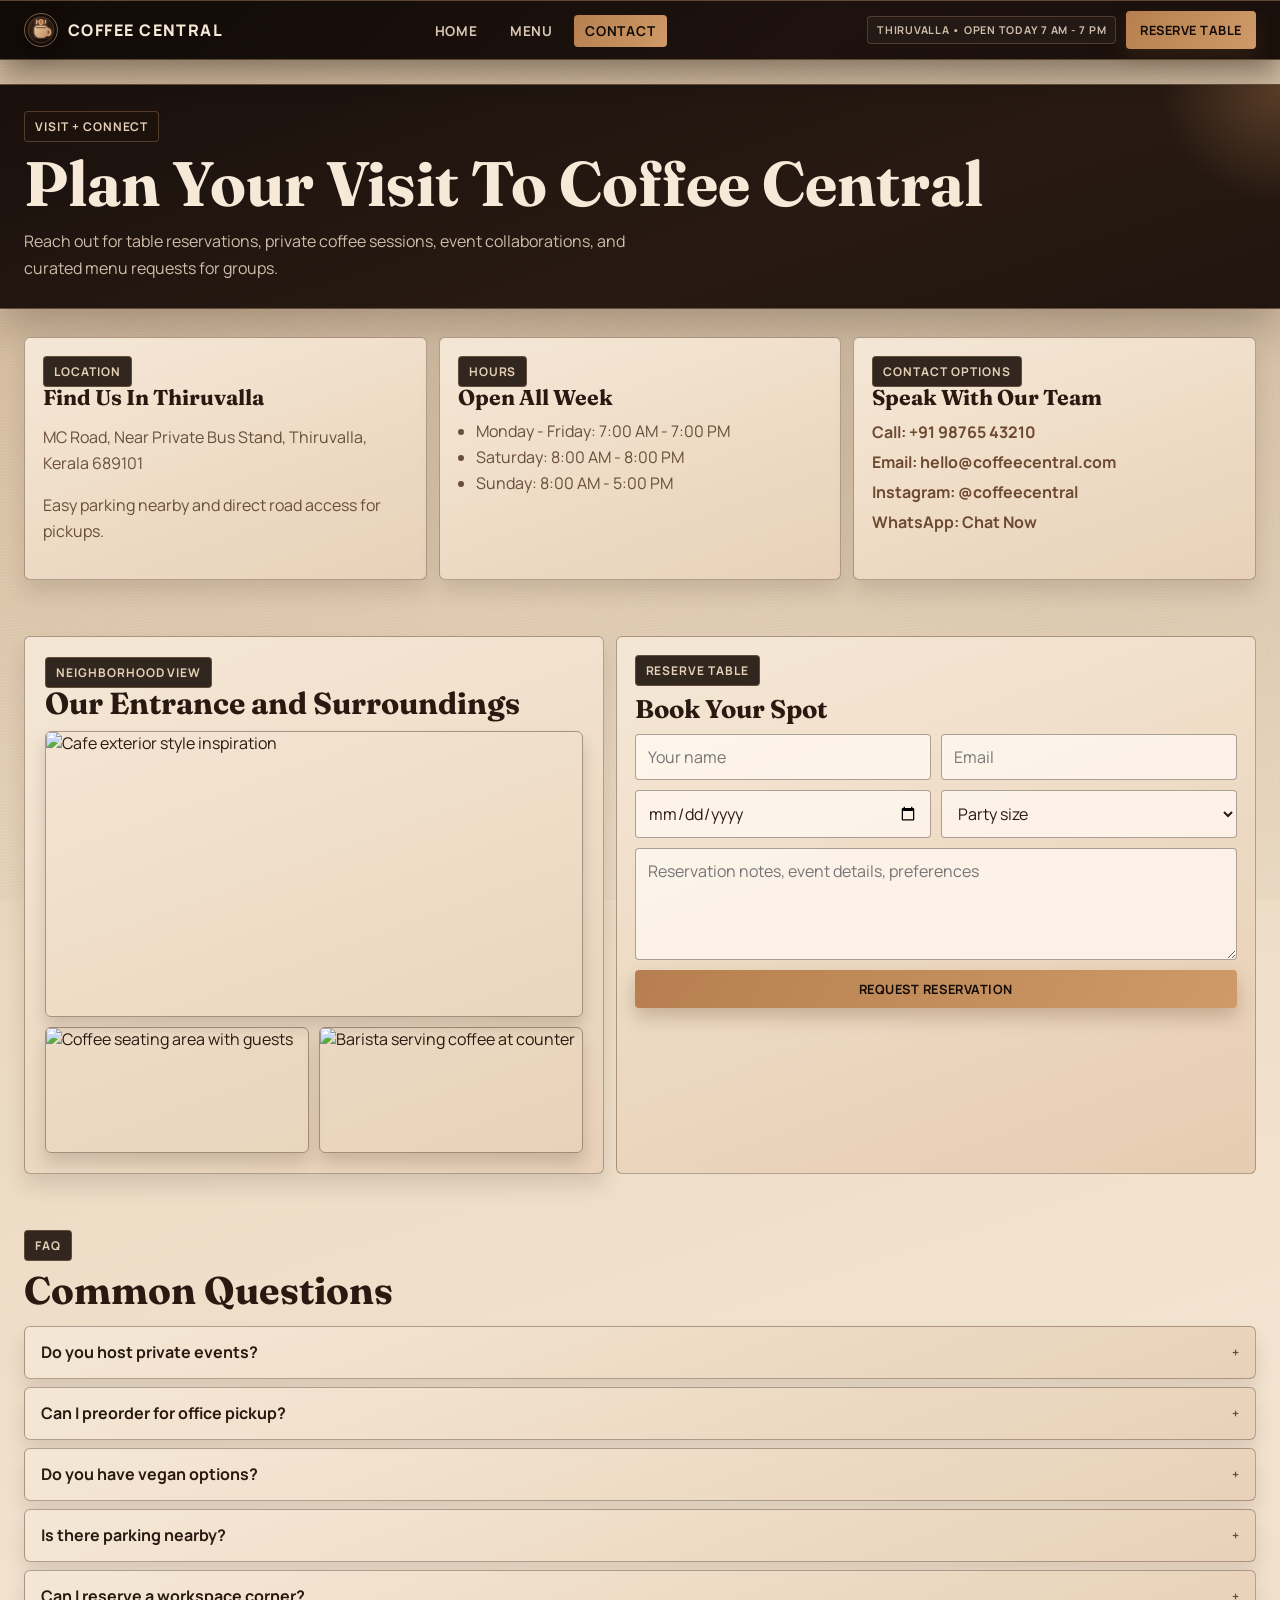
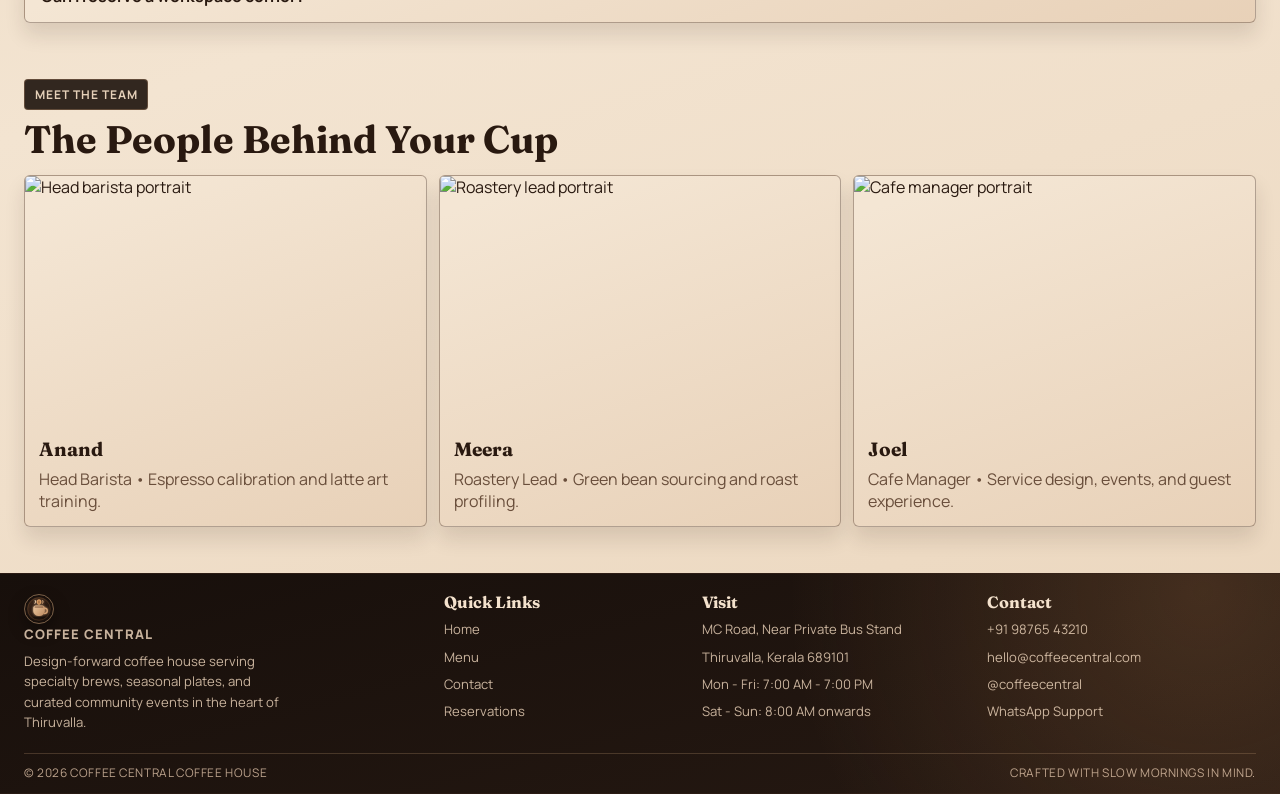
==== contact.html @ bed0f674 "Add files via upload" ====
<!DOCTYPE html>
<html lang="en">
  <head>
    <meta charset="UTF-8" />
    <meta name="viewport" content="width=device-width, initial-scale=1.0" />
    <title>Coffee Central | Contact</title>
    <meta
      name="description"
      content="Contact Coffee Central in Thiruvalla for reservations, private events, and specialty coffee support."
    />
    <link rel="preconnect" href="https://fonts.googleapis.com" />
    <link rel="preconnect" href="https://fonts.gstatic.com" crossorigin />
    <link
      href="https://fonts.googleapis.com/css2?family=Fraunces:opsz,wght@9..144,300;9..144,400;9..144,600;9..144,700&family=Manrope:wght@400;500;600;700;800&display=swap"
      rel="stylesheet"
    />
    <link rel="stylesheet" href="styles.css" />
  </head>
  <body>
    <div class="grain"></div>
    <div class="page">
      <div class="nav-wrap">
        <nav>
          <a class="brand" href="index.html">
            <img class="logo-mark" src="logo-coffee-central.svg" alt="Coffee Central logo" />
            <span>COFFEE CENTRAL</span>
          </a>
          <ul>
            <li><a class="nav-link" href="index.html">Home</a></li>
            <li><a class="nav-link" href="menu.html">Menu</a></li>
            <li><a class="nav-link" href="contact.html">Contact</a></li>
          </ul>
          <div class="nav-right">
            <p class="nav-meta">Thiruvalla • Open Today 7 AM - 7 PM</p>
            <a class="btn primary" href="#reserve">Reserve Table</a>
          </div>
        </nav>
      </div>

      <main>
        <section class="page-hero reveal">
          <span class="kicker">Visit + Connect</span>
          <h1>Plan Your Visit To Coffee Central</h1>
          <p>
            Reach out for table reservations, private coffee sessions, event collaborations,
            and curated menu requests for groups.
          </p>
        </section>

        <section class="section info-grid reveal">
          <article class="info-card tilt-card">
            <span class="kicker">Location</span>
            <h3>Find Us In Thiruvalla</h3>
            <p>MC Road, Near Private Bus Stand, Thiruvalla, Kerala 689101</p>
            <p>Easy parking nearby and direct road access for pickups.</p>
          </article>

          <article class="info-card tilt-card">
            <span class="kicker">Hours</span>
            <h3>Open All Week</h3>
            <ul>
              <li>Monday - Friday: 7:00 AM - 7:00 PM</li>
              <li>Saturday: 8:00 AM - 8:00 PM</li>
              <li>Sunday: 8:00 AM - 5:00 PM</li>
            </ul>
          </article>

          <article class="info-card tilt-card">
            <span class="kicker">Contact Options</span>
            <h3>Speak With Our Team</h3>
            <div class="contact-list">
              <a href="tel:+919876543210">Call: +91 98765 43210</a>
              <a href="mailto:hello@coffeecentral.com">Email: hello@coffeecentral.com</a>
              <a href="https://instagram.com/coffeecentral" target="_blank" rel="noopener noreferrer">Instagram: @coffeecentral</a>
              <a href="https://wa.me/919876543210" target="_blank" rel="noopener noreferrer">WhatsApp: Chat Now</a>
            </div>
          </article>
        </section>

        <section class="section split reveal">
          <article class="story-card">
            <span class="kicker">Neighborhood View</span>
            <h3>Our Entrance and Surroundings</h3>
            <div class="contact-visual">
              <figure class="contact-main-photo">
                <img src="https://images.unsplash.com/photo-1521017432531-fbd92d768814?auto=format&fit=crop&w=1400&q=80" alt="Cafe exterior style inspiration" />
              </figure>
              <div class="contact-subgrid">
                <figure class="contact-sub-photo">
                  <img src="https://images.unsplash.com/photo-1514933651103-005eec06c04b?auto=format&fit=crop&w=1000&q=80" alt="Coffee seating area with guests" />
                </figure>
                <figure class="contact-sub-photo">
                  <img src="https://images.unsplash.com/photo-1521302200778-33500795e128?auto=format&fit=crop&w=1000&q=80" alt="Barista serving coffee at counter" />
                </figure>
              </div>
            </div>
          </article>
          <article class="form-wrap" id="reserve">
            <span class="kicker">Reserve Table</span>
            <h3 style="margin:10px 0 12px; font-size:1.6rem;">Book Your Spot</h3>
            <form>
              <input type="text" name="name" placeholder="Your name" required />
              <input type="email" name="email" placeholder="Email" required />
              <input type="date" name="date" required />
              <select name="party" required>
                <option value="" selected disabled>Party size</option>
                <option>1-2 Guests</option>
                <option>3-4 Guests</option>
                <option>5-8 Guests</option>
                <option>9+ Guests</option>
              </select>
              <textarea name="notes" rows="4" placeholder="Reservation notes, event details, preferences"></textarea>
              <button class="btn primary full" type="submit">Request Reservation</button>
            </form>
          </article>
        </section>

        <section class="section reveal">
          <div class="section-head">
            <span class="kicker">FAQ</span>
            <h2>Common Questions</h2>
          </div>
          <div class="faq-list">
            <article class="faq-item">
              <button class="faq-trigger" aria-expanded="false">Do you host private events?<span>+</span></button>
              <div class="faq-content"><p>Yes. We host birthdays, creative meets, and corporate sessions with custom coffee counters and food plans.</p></div>
            </article>
            <article class="faq-item">
              <button class="faq-trigger" aria-expanded="false">Can I preorder for office pickup?<span>+</span></button>
              <div class="faq-content"><p>Absolutely. Contact us before 10:00 AM for same-day large office orders and we will prepare your pickup slot.</p></div>
            </article>
            <article class="faq-item">
              <button class="faq-trigger" aria-expanded="false">Do you have vegan options?<span>+</span></button>
              <div class="faq-content"><p>Yes, we offer oat and almond milk options, vegan pastry selections, and plant-based breakfast bowls.</p></div>
            </article>
            <article class="faq-item">
              <button class="faq-trigger" aria-expanded="false">Is there parking nearby?<span>+</span></button>
              <div class="faq-content"><p>Yes. Dedicated parking lots and roadside parking are available within a short walking distance.</p></div>
            </article>
            <article class="faq-item">
              <button class="faq-trigger" aria-expanded="false">Can I reserve a workspace corner?<span>+</span></button>
              <div class="faq-content"><p>Yes, mention your requirement in reservation notes and we will prioritize seating in quieter zones.</p></div>
            </article>
          </div>
        </section>

        <section class="section reveal">
          <div class="section-head">
            <span class="kicker">Meet The Team</span>
            <h2>The People Behind Your Cup</h2>
          </div>
          <div class="team-grid">
            <article class="team-card tilt-card">
              <img src="https://images.unsplash.com/photo-1573497019940-1c28c88b4f3e?auto=format&fit=crop&w=900&q=80" alt="Head barista portrait" />
              <div class="content"><h4>Anand</h4><p>Head Barista • Espresso calibration and latte art training.</p></div>
            </article>
            <article class="team-card tilt-card">
              <img src="https://images.unsplash.com/photo-1521572267360-ee0c2909d518?auto=format&fit=crop&w=900&q=80" alt="Roastery lead portrait" />
              <div class="content"><h4>Meera</h4><p>Roastery Lead • Green bean sourcing and roast profiling.</p></div>
            </article>
            <article class="team-card tilt-card">
              <img src="https://images.unsplash.com/photo-1560250097-0b93528c311a?auto=format&fit=crop&w=900&q=80" alt="Cafe manager portrait" />
              <div class="content"><h4>Joel</h4><p>Cafe Manager • Service design, events, and guest experience.</p></div>
            </article>
          </div>
        </section>
      </main>

      <footer class="site-footer">
        <div class="footer-grid">
          <div class="footer-col footer-brand-col">
            <a class="footer-brand" href="index.html">
              <img class="logo-mark" src="logo-coffee-central.svg" alt="Coffee Central logo" />
              <span>COFFEE CENTRAL</span>
            </a>
            <p>
              Design-forward coffee house serving specialty brews, seasonal plates, and curated
              community events in the heart of Thiruvalla.
            </p>
          </div>
          <div class="footer-col">
            <h4>Quick Links</h4>
            <a href="index.html">Home</a>
            <a href="menu.html">Menu</a>
            <a href="contact.html">Contact</a>
            <a href="contact.html#reserve">Reservations</a>
          </div>
          <div class="footer-col">
            <h4>Visit</h4>
            <p>MC Road, Near Private Bus Stand</p>
            <p>Thiruvalla, Kerala 689101</p>
            <p>Mon - Fri: 7:00 AM - 7:00 PM</p>
            <p>Sat - Sun: 8:00 AM onwards</p>
          </div>
          <div class="footer-col">
            <h4>Contact</h4>
            <a href="tel:+919876543210">+91 98765 43210</a>
            <a href="mailto:hello@coffeecentral.com">hello@coffeecentral.com</a>
            <a href="https://instagram.com/coffeecentral" target="_blank" rel="noopener noreferrer">@coffeecentral</a>
            <a href="https://wa.me/919876543210" target="_blank" rel="noopener noreferrer">WhatsApp Support</a>
          </div>
        </div>
        <div class="footer-bottom">
          <p>© 2026 Coffee Central Coffee House</p>
          <p>Crafted with slow mornings in mind.</p>
        </div>
      </footer>
    </div>
    <script src="script.js"></script>
  </body>
</html>
---- styles.css ----
:root {
  --paper: #e3ceb2;
  --paper-soft: #f3e4d1;
  --paper-deep: #cfb18f;
  --choco-900: #120b08;
  --choco-800: #1d130f;
  --choco-700: #2c1c14;
  --coffee-600: #6e4931;
  --coffee-500: #8b5d3f;
  --gold-500: #b77f4f;
  --gold-400: #cf9a67;
  --ink: #291910;
  --ink-soft: #694e3b;
  --cream-ink: #f6e9d8;
  --line: rgba(58, 37, 25, 0.36);
  --line-soft: rgba(196, 154, 116, 0.32);
  --shadow: 0 20px 42px rgba(22, 12, 8, 0.24);
  --radius-lg: 8px;
  --radius-md: 6px;
  --radius-sm: 4px;
}

* {
  box-sizing: border-box;
}

html {
  scroll-behavior: smooth;
}

body {
  margin: 0;
  font-family: "Manrope", sans-serif;
  color: var(--ink);
  background:
    radial-gradient(circle at 12% 8%, rgba(154, 110, 75, 0.2) 0, transparent 32%),
    radial-gradient(circle at 86% 10%, rgba(124, 82, 50, 0.18) 0, transparent 30%),
    linear-gradient(162deg, var(--paper) 10%, var(--paper-soft) 62%, #ead5bc 100%);
  min-height: 100vh;
  min-width: 1240px;
  overflow-x: hidden;
}

img {
  max-width: 100%;
  display: block;
}

.grain {
  position: fixed;
  inset: 0;
  opacity: 0.05;
  pointer-events: none;
  background-image: repeating-radial-gradient(
    circle at 0 0,
    transparent 0,
    rgba(45, 29, 20, 0.7) 1px,
    transparent 3px
  );
  background-size: 128px 128px;
  z-index: 0;
}

.page {
  position: relative;
  z-index: 1;
}

.nav-wrap {
  position: relative;
  top: 0;
  z-index: 25;
  padding: 0;
}

nav {
  width: 100%;
  max-width: none;
  margin: 0;
  background:
    linear-gradient(140deg, #120b08 6%, #1d120d 62%, #1a100b 100%);
  border: 1px solid rgba(211, 170, 130, 0.37);
  border-radius: 0;
  border-left: 0;
  border-right: 0;
  padding: 10px 24px;
  display: flex;
  align-items: center;
  justify-content: space-between;
  gap: 12px;
  box-shadow: 0 12px 28px rgba(11, 6, 5, 0.4);
}

.brand {
  display: flex;
  align-items: center;
  gap: 10px;
  font-weight: 800;
  letter-spacing: 0.09em;
  color: var(--cream-ink);
  text-decoration: none;
  white-space: nowrap;
}

.logo-mark {
  width: 34px;
  height: 34px;
  border-radius: 50%;
  border: 1px solid rgba(220, 176, 132, 0.5);
  box-shadow: 0 7px 16px rgba(0, 0, 0, 0.34);
}

nav ul {
  margin: 0;
  padding: 0;
  list-style: none;
  display: flex;
  gap: 10px;
  align-items: center;
}

.nav-right {
  display: flex;
  align-items: center;
  gap: 10px;
}

.nav-meta {
  margin: 0;
  padding: 6px 9px;
  border-radius: var(--radius-sm);
  border: 1px solid rgba(205, 162, 123, 0.26);
  background: rgba(255, 255, 255, 0.04);
  color: rgba(241, 221, 200, 0.84);
  font-size: 0.67rem;
  text-transform: uppercase;
  letter-spacing: 0.07em;
  font-weight: 700;
  white-space: nowrap;
}

.nav-link {
  text-decoration: none;
  color: rgba(244, 226, 206, 0.88);
  font-weight: 700;
  font-size: 0.85rem;
  border-radius: var(--radius-sm);
  padding: 7px 11px;
  text-transform: uppercase;
  letter-spacing: 0.06em;
  transition: color 0.25s ease, background-color 0.25s ease;
}

.nav-link:hover {
  color: var(--gold-400);
}

.nav-link.active {
  color: var(--choco-900);
  background: linear-gradient(120deg, var(--gold-500), var(--gold-400));
}

.btn {
  border: 0;
  border-radius: var(--radius-sm);
  padding: 10px 14px;
  font-weight: 700;
  font-family: inherit;
  cursor: pointer;
  transition: transform 0.25s ease, box-shadow 0.25s ease;
  text-decoration: none;
  display: inline-flex;
  align-items: center;
  justify-content: center;
  text-transform: uppercase;
  letter-spacing: 0.04em;
  font-size: 0.8rem;
}

.btn.primary {
  background: linear-gradient(120deg, var(--gold-500), var(--gold-400));
  color: var(--choco-900);
  box-shadow: 0 9px 18px rgba(102, 67, 39, 0.28);
}

.btn.ghost {
  background: transparent;
  color: var(--ink);
  border: 1px solid var(--line);
}

.btn:hover {
  transform: translateY(-2px);
}

main {
  display: block;
}

.section {
  max-width: none;
  margin: 0;
  padding: 28px 24px;
}

.section-head {
  margin-bottom: 16px;
}

.kicker {
  display: inline-flex;
  align-items: center;
  gap: 8px;
  padding: 6px 10px;
  border-radius: var(--radius-sm);
  border: 1px solid var(--line-soft);
  background: rgba(29, 18, 12, 0.9);
  color: rgba(244, 222, 198, 0.92);
  font-size: 0.75rem;
  text-transform: uppercase;
  letter-spacing: 0.08em;
  font-weight: 700;
}

h1,
h2,
h3,
h4 {
  font-family: "Fraunces", serif;
  line-height: 1.02;
  margin: 0;
}

h2 {
  font-size: clamp(1.8rem, 3vw, 3rem);
  margin-top: 10px;
}

.lead {
  margin-top: 10px;
  max-width: 62ch;
  line-height: 1.72;
  color: var(--ink-soft);
}

.hero {
  max-width: none;
  width: 100%;
  margin: 24px 0 0;
  padding: 0 24px;
  display: grid;
  grid-template-columns: 1.05fr 0.95fr;
  gap: 0;
}

.hero-copy {
  background: linear-gradient(165deg, #120b08 8%, #231711 66%, #19100b 100%);
  border: 1px solid rgba(208, 162, 123, 0.35);
  border-right: 0;
  border-radius: var(--radius-lg) 0 0 var(--radius-lg);
  padding: 36px 30px;
  color: var(--cream-ink);
  position: relative;
  overflow: hidden;
  box-shadow: var(--shadow);
}

.hero-copy::after {
  content: "";
  position: absolute;
  width: 260px;
  height: 260px;
  border-radius: 50%;
  right: -130px;
  top: -110px;
  background: radial-gradient(circle, rgba(189, 126, 77, 0.26), transparent 66%);
}

.hero-copy h1 {
  font-size: clamp(2.3rem, 4.8vw, 4.8rem);
  max-width: 12ch;
}

.hero-copy p {
  margin-top: 14px;
  line-height: 1.74;
  max-width: 46ch;
  color: rgba(244, 226, 205, 0.84);
}

.hero-cta {
  margin-top: 20px;
  display: flex;
  gap: 10px;
  flex-wrap: wrap;
}

.metrics {
  margin-top: 24px;
  display: flex;
  gap: 10px;
  flex-wrap: wrap;
}

.metric {
  min-width: 116px;
  padding: 10px 11px;
  border-radius: var(--radius-sm);
  border: 1px solid rgba(208, 162, 123, 0.26);
  background: rgba(255, 255, 255, 0.04);
  font-size: 0.78rem;
  text-transform: uppercase;
  letter-spacing: 0.05em;
  color: rgba(244, 224, 202, 0.85);
}

.metric strong {
  display: block;
  font-size: 1.2rem;
  color: var(--gold-400);
}

.hero-visual {
  border-radius: 0 var(--radius-lg) var(--radius-lg) 0;
  border: 1px solid var(--line);
  background:
    radial-gradient(circle at 84% 11%, rgba(190, 142, 98, 0.3), transparent 36%),
    linear-gradient(155deg, #ecdcc8 0%, #cfb08d 100%);
  min-height: 540px;
  position: relative;
  overflow: hidden;
  box-shadow: var(--shadow);
}

.hero-photo-stack {
  position: absolute;
  inset: 0;
  padding: 22px;
}

.photo-frame {
  position: absolute;
  border: 3px solid #20140f;
  background: #fff6ea;
  box-shadow: 0 10px 18px rgba(0, 0, 0, 0.24);
  overflow: hidden;
}

.photo-frame img {
  width: 100%;
  height: 100%;
  object-fit: cover;
  animation: slow-zoom 11s ease-in-out infinite alternate;
}

.photo-frame.large {
  width: 68%;
  height: 66%;
  right: 24px;
  bottom: 20px;
}

.photo-frame.top {
  width: 34%;
  height: 30%;
  left: 24px;
  top: 24px;
  transform: rotate(-4deg);
}

.photo-frame.mid {
  width: 32%;
  height: 28%;
  left: 56px;
  top: 46%;
  transform: rotate(4deg);
}

.floating-badge {
  position: absolute;
  right: 18px;
  top: 18px;
  padding: 8px 10px;
  border-radius: var(--radius-sm);
  background: rgba(27, 17, 11, 0.92);
  color: rgba(245, 227, 206, 0.94);
  border: 1px solid rgba(208, 162, 123, 0.45);
  font-size: 0.72rem;
  text-transform: uppercase;
  letter-spacing: 0.08em;
  animation: float-y 4.6s ease-in-out infinite;
}

.floating-badge.alt {
  top: auto;
  bottom: 18px;
  left: 18px;
  right: auto;
  animation-delay: 1.4s;
}

@keyframes slow-zoom {
  0% {
    transform: scale(1.02);
  }
  100% {
    transform: scale(1.12);
  }
}

@keyframes float-y {
  0%,
  100% {
    transform: translateY(0);
  }
  50% {
    transform: translateY(-8px);
  }
}

.ticker {
  width: 100%;
  max-width: none;
  margin: 10px 0 0;
  border: 1px solid rgba(67, 42, 29, 0.5);
  background: #1e130e;
  overflow: hidden;
}

.ticker-track {
  display: flex;
  width: max-content;
  animation: ticker 26s linear infinite;
}

.ticker span {
  font-size: 0.78rem;
  letter-spacing: 0.14em;
  text-transform: uppercase;
  padding: 12px 24px;
  color: rgba(236, 208, 179, 0.9);
  font-weight: 700;
}

@keyframes ticker {
  to {
    transform: translateX(-50%);
  }
}

.feature-grid {
  display: grid;
  grid-template-columns: repeat(3, minmax(0, 1fr));
  gap: 12px;
}

.feature-card,
.menu-card,
.info-card,
.story-card,
.team-card,
.gallery-card,
.event-card,
.process-step,
.testimonial,
.faq-item {
  border: 1px solid var(--line);
  border-radius: var(--radius-md);
  background: linear-gradient(160deg, #f4e6d4 8%, #e8d1b8 100%);
  box-shadow: 0 12px 20px rgba(41, 25, 16, 0.12);
}

.feature-card {
  overflow: hidden;
}

.feature-card img {
  width: 100%;
  height: 210px;
  object-fit: cover;
}

.feature-card .content {
  padding: 16px;
}

.feature-card h3 {
  font-size: 1.35rem;
  margin-bottom: 8px;
}

.feature-card p {
  margin: 0;
  line-height: 1.62;
  color: var(--ink-soft);
}

.split {
  display: grid;
  grid-template-columns: 0.95fr 1.05fr;
  gap: 12px;
}

.story-card {
  padding: 20px;
}

.contact-visual {
  margin-top: 12px;
  display: grid;
  gap: 10px;
}

.contact-main-photo,
.contact-sub-photo {
  margin: 0;
  border: 1px solid rgba(58, 37, 25, 0.4);
  border-radius: var(--radius-md);
  overflow: hidden;
  box-shadow: 0 10px 16px rgba(36, 21, 14, 0.16);
}

.contact-main-photo {
  height: 286px;
}

.contact-main-photo img {
  width: 100%;
  height: 100%;
  object-fit: cover;
  object-position: center;
}

.contact-subgrid {
  display: grid;
  grid-template-columns: 1fr 1fr;
  gap: 10px;
}

.contact-sub-photo {
  height: 126px;
}

.contact-sub-photo img {
  width: 100%;
  height: 100%;
  object-fit: cover;
  object-position: center;
}

.story-card.dark {
  background: linear-gradient(160deg, #1f140f, #2a1a13);
  color: var(--cream-ink);
  border-color: rgba(209, 166, 126, 0.36);
}

.story-card.dark p,
.story-card.dark li,
.story-card.dark .muted {
  color: rgba(244, 224, 204, 0.86);
}

.story-card h3 {
  margin-bottom: 10px;
  font-size: 1.9rem;
}

.process-grid {
  display: grid;
  grid-template-columns: repeat(4, minmax(0, 1fr));
  gap: 10px;
}

.process-step {
  padding: 18px;
  position: relative;
  overflow: hidden;
}

.process-step::after {
  content: "";
  position: absolute;
  width: 130px;
  height: 130px;
  border-radius: 50%;
  right: -58px;
  bottom: -60px;
  background: radial-gradient(circle, rgba(183, 127, 79, 0.24), transparent 70%);
}

.step-num {
  font-family: "Fraunces", serif;
  font-size: 2rem;
  color: var(--coffee-500);
}

.process-step h4 {
  margin-top: 6px;
  font-size: 1.2rem;
}

.process-step p {
  margin: 8px 0 0;
  color: var(--ink-soft);
  line-height: 1.6;
}

.testimonial-marquee {
  overflow: hidden;
  border: 1px solid var(--line);
  border-radius: var(--radius-md);
  background: rgba(29, 18, 12, 0.92);
  padding: 12px 0;
}

.testimonial-track {
  display: flex;
  gap: 12px;
  width: max-content;
  animation: ticker 28s linear infinite;
}

.testimonial {
  width: 320px;
  background: linear-gradient(160deg, #f4e4d0, #e2c4a3);
  padding: 16px;
}

.testimonial p {
  margin: 0;
  line-height: 1.62;
  color: var(--ink-soft);
}

.testimonial strong {
  margin-top: 12px;
  display: inline-block;
  color: var(--coffee-500);
}

.gallery-grid {
  display: grid;
  grid-template-columns: repeat(4, minmax(0, 1fr));
  gap: 10px;
}

.gallery-card {
  overflow: hidden;
  position: relative;
  min-height: 220px;
}

.gallery-card img {
  width: 100%;
  height: 100%;
  object-fit: cover;
  transition: transform 0.5s ease;
}

.gallery-card:hover img {
  transform: scale(1.08);
}

.gallery-card .tag {
  position: absolute;
  left: 10px;
  bottom: 10px;
  padding: 5px 8px;
  border-radius: var(--radius-sm);
  background: rgba(24, 14, 9, 0.86);
  color: rgba(245, 228, 210, 0.92);
  font-size: 0.68rem;
  text-transform: uppercase;
  letter-spacing: 0.08em;
}

.event-grid {
  display: grid;
  grid-template-columns: repeat(3, minmax(0, 1fr));
  gap: 12px;
}

.event-card {
  padding: 18px;
  background: linear-gradient(165deg, #1f140f, #2a1a13);
  border-color: rgba(206, 160, 121, 0.4);
  color: var(--cream-ink);
}

.event-card p {
  color: rgba(243, 224, 204, 0.84);
  line-height: 1.62;
}

.event-card .date {
  font-size: 0.72rem;
  text-transform: uppercase;
  letter-spacing: 0.09em;
  color: var(--gold-400);
  font-weight: 700;
}

.page-hero {
  width: 100%;
  max-width: none;
  margin: 24px 0 0;
  padding: 26px 24px;
  border: 1px solid rgba(207, 160, 122, 0.4);
  border-left: 0;
  border-right: 0;
  border-radius: 0;
  background: linear-gradient(162deg, #1a110d 6%, #281a12 62%, #20150f 100%);
  color: var(--cream-ink);
  box-shadow: var(--shadow);
  position: relative;
  overflow: hidden;
}

.page-hero::after {
  content: "";
  position: absolute;
  width: 240px;
  height: 240px;
  border-radius: 50%;
  right: -120px;
  top: -120px;
  background: radial-gradient(circle, rgba(193, 134, 86, 0.34), transparent 70%);
}

.page-hero h1 {
  font-size: clamp(2.2rem, 4.9vw, 4rem);
  margin-top: 10px;
}

.page-hero p {
  margin: 12px 0 0;
  max-width: 62ch;
  color: rgba(241, 221, 199, 0.84);
  line-height: 1.7;
}

.menu-layout {
  display: grid;
  grid-template-columns: 0.9fr 1.1fr;
  gap: 12px;
}

.menu-banner {
  border: 1px solid var(--line);
  border-radius: var(--radius-md);
  overflow: hidden;
  min-height: 410px;
  position: relative;
}

.menu-banner img {
  width: 100%;
  height: 100%;
  object-fit: cover;
}

.menu-banner .overlay {
  position: absolute;
  inset: auto 14px 14px;
  padding: 10px 12px;
  border-radius: var(--radius-sm);
  background: rgba(20, 12, 8, 0.86);
  color: rgba(246, 229, 209, 0.9);
  font-size: 0.78rem;
  letter-spacing: 0.07em;
  text-transform: uppercase;
}

.menu-grid {
  display: grid;
  grid-template-columns: repeat(3, minmax(0, 1fr));
  gap: 10px;
}

.menu-card {
  padding: 16px;
  position: relative;
  overflow: hidden;
}

.menu-card:nth-child(3n + 1) {
  background: linear-gradient(160deg, #1e130e, #281a13);
  border-color: rgba(207, 160, 122, 0.38);
  color: var(--cream-ink);
}

.menu-card:nth-child(3n + 1) p {
  color: rgba(242, 223, 203, 0.82);
}

.menu-card h3 {
  font-size: 1.2rem;
}

.menu-card p {
  margin: 8px 0 0;
  color: var(--ink-soft);
  line-height: 1.6;
}

.price {
  display: inline-block;
  margin-top: 10px;
  font-weight: 800;
  color: var(--gold-500);
}

.pill-list {
  display: flex;
  flex-wrap: wrap;
  gap: 8px;
  margin-top: 12px;
}

.pill {
  padding: 6px 9px;
  border-radius: var(--radius-sm);
  border: 1px solid var(--line);
  background: rgba(255, 247, 238, 0.56);
  font-size: 0.72rem;
  text-transform: uppercase;
  letter-spacing: 0.06em;
  font-weight: 700;
}

.info-grid {
  display: grid;
  grid-template-columns: repeat(3, minmax(0, 1fr));
  gap: 12px;
}

.info-card {
  padding: 18px;
}

.info-card h3 {
  font-size: 1.34rem;
}

.info-card p,
.info-card li {
  color: var(--ink-soft);
  line-height: 1.62;
}

.info-card ul {
  margin: 10px 0 0;
  padding-left: 18px;
}

.contact-list {
  margin-top: 12px;
  display: grid;
  gap: 8px;
}

.contact-list a {
  color: var(--coffee-600);
  font-weight: 700;
  text-decoration: none;
}

.contact-list a:hover {
  text-decoration: underline;
}

.form-wrap {
  border: 1px solid var(--line);
  border-radius: var(--radius-md);
  background: linear-gradient(160deg, #f4e6d4 8%, #e6ccb1 100%);
  padding: 18px;
}

form {
  display: grid;
  grid-template-columns: 1fr 1fr;
  gap: 10px;
}

input,
textarea,
select {
  width: 100%;
  font: inherit;
  border-radius: var(--radius-sm);
  border: 1px solid rgba(58, 37, 25, 0.4);
  padding: 11px 12px;
  background: rgba(255, 248, 240, 0.8);
  color: var(--ink);
}

textarea,
.full {
  grid-column: 1 / -1;
}

.faq-list {
  display: grid;
  gap: 8px;
}

.faq-item {
  overflow: hidden;
}

.faq-trigger {
  width: 100%;
  border: 0;
  background: transparent;
  padding: 14px 16px;
  text-align: left;
  display: flex;
  justify-content: space-between;
  align-items: center;
  font: inherit;
  color: var(--ink);
  cursor: pointer;
  font-weight: 700;
}

.faq-trigger span {
  font-size: 0.78rem;
  color: var(--coffee-600);
}

.faq-content {
  max-height: 0;
  overflow: hidden;
  transition: max-height 0.35s ease;
  border-top: 1px solid transparent;
}

.faq-content p {
  margin: 0;
  padding: 0 16px 14px;
  color: var(--ink-soft);
  line-height: 1.65;
}

.faq-item.open .faq-content {
  max-height: 180px;
  border-top-color: var(--line);
}

.team-grid {
  display: grid;
  grid-template-columns: repeat(3, minmax(0, 1fr));
  gap: 12px;
}

.team-card {
  overflow: hidden;
}

.team-card img {
  width: 100%;
  height: 250px;
  object-fit: cover;
  object-position: center top;
}

.team-card:nth-child(1) img {
  object-position: center 18%;
}

.team-card:nth-child(2) img {
  object-position: center 20%;
}

.team-card:nth-child(3) img {
  object-position: center 22%;
}

.team-card .content {
  padding: 14px;
}

.team-card h4 {
  font-size: 1.2rem;
}

.team-card p {
  margin: 8px 0 0;
  color: var(--ink-soft);
}

.site-footer {
  width: 100%;
  max-width: none;
  margin: 18px 0 0;
  padding: 20px 24px 12px;
  border: 1px solid rgba(60, 39, 27, 0.46);
  border-left: 0;
  border-right: 0;
  border-radius: 0;
  background:
    radial-gradient(circle at 94% 8%, rgba(183, 127, 79, 0.24), transparent 34%),
    linear-gradient(165deg, #170f0b, #261912);
  color: rgba(244, 224, 203, 0.9);
}

.footer-grid {
  display: grid;
  grid-template-columns: 1.5fr 0.9fr 1fr 1fr;
  gap: 16px;
  padding-bottom: 14px;
}

.footer-col h4 {
  margin: 0 0 9px;
  font-size: 1.02rem;
  color: #f4e2cd;
}

.footer-col p,
.footer-col a {
  margin: 0 0 7px;
  color: rgba(238, 214, 188, 0.82);
  text-decoration: none;
  font-size: 0.82rem;
  line-height: 1.55;
}

.footer-col a {
  display: block;
}

.footer-col a:hover {
  color: var(--gold-400);
}

.footer-brand {
  display: inline-flex;
  align-items: center;
  gap: 9px;
  text-decoration: none;
  color: #f4e2cd;
  font-weight: 800;
  letter-spacing: 0.08em;
  margin-bottom: 10px;
}

.footer-brand .logo-mark {
  width: 30px;
  height: 30px;
}

.footer-brand-col p {
  max-width: 34ch;
}

.footer-bottom {
  border-top: 1px solid rgba(194, 153, 116, 0.26);
  padding-top: 10px;
  display: flex;
  justify-content: space-between;
  align-items: center;
}

.footer-bottom p {
  margin: 0;
  font-size: 0.74rem;
  letter-spacing: 0.05em;
  text-transform: uppercase;
  color: rgba(232, 203, 175, 0.78);
}

.reveal {
  opacity: 0;
  transform: translateY(20px);
  transition: opacity 0.75s ease, transform 0.75s ease;
}

.reveal.visible {
  opacity: 1;
  transform: translateY(0);
}

.tilt-card {
  transform-style: preserve-3d;
  transition: transform 0.2s ease;
}

.pulse {
  animation: pulse 2.6s ease-in-out infinite;
}

@keyframes pulse {
  0%,
  100% {
    box-shadow: 0 0 0 0 rgba(183, 127, 79, 0.34);
  }
  50% {
    box-shadow: 0 0 0 10px rgba(183, 127, 79, 0);
  }
}
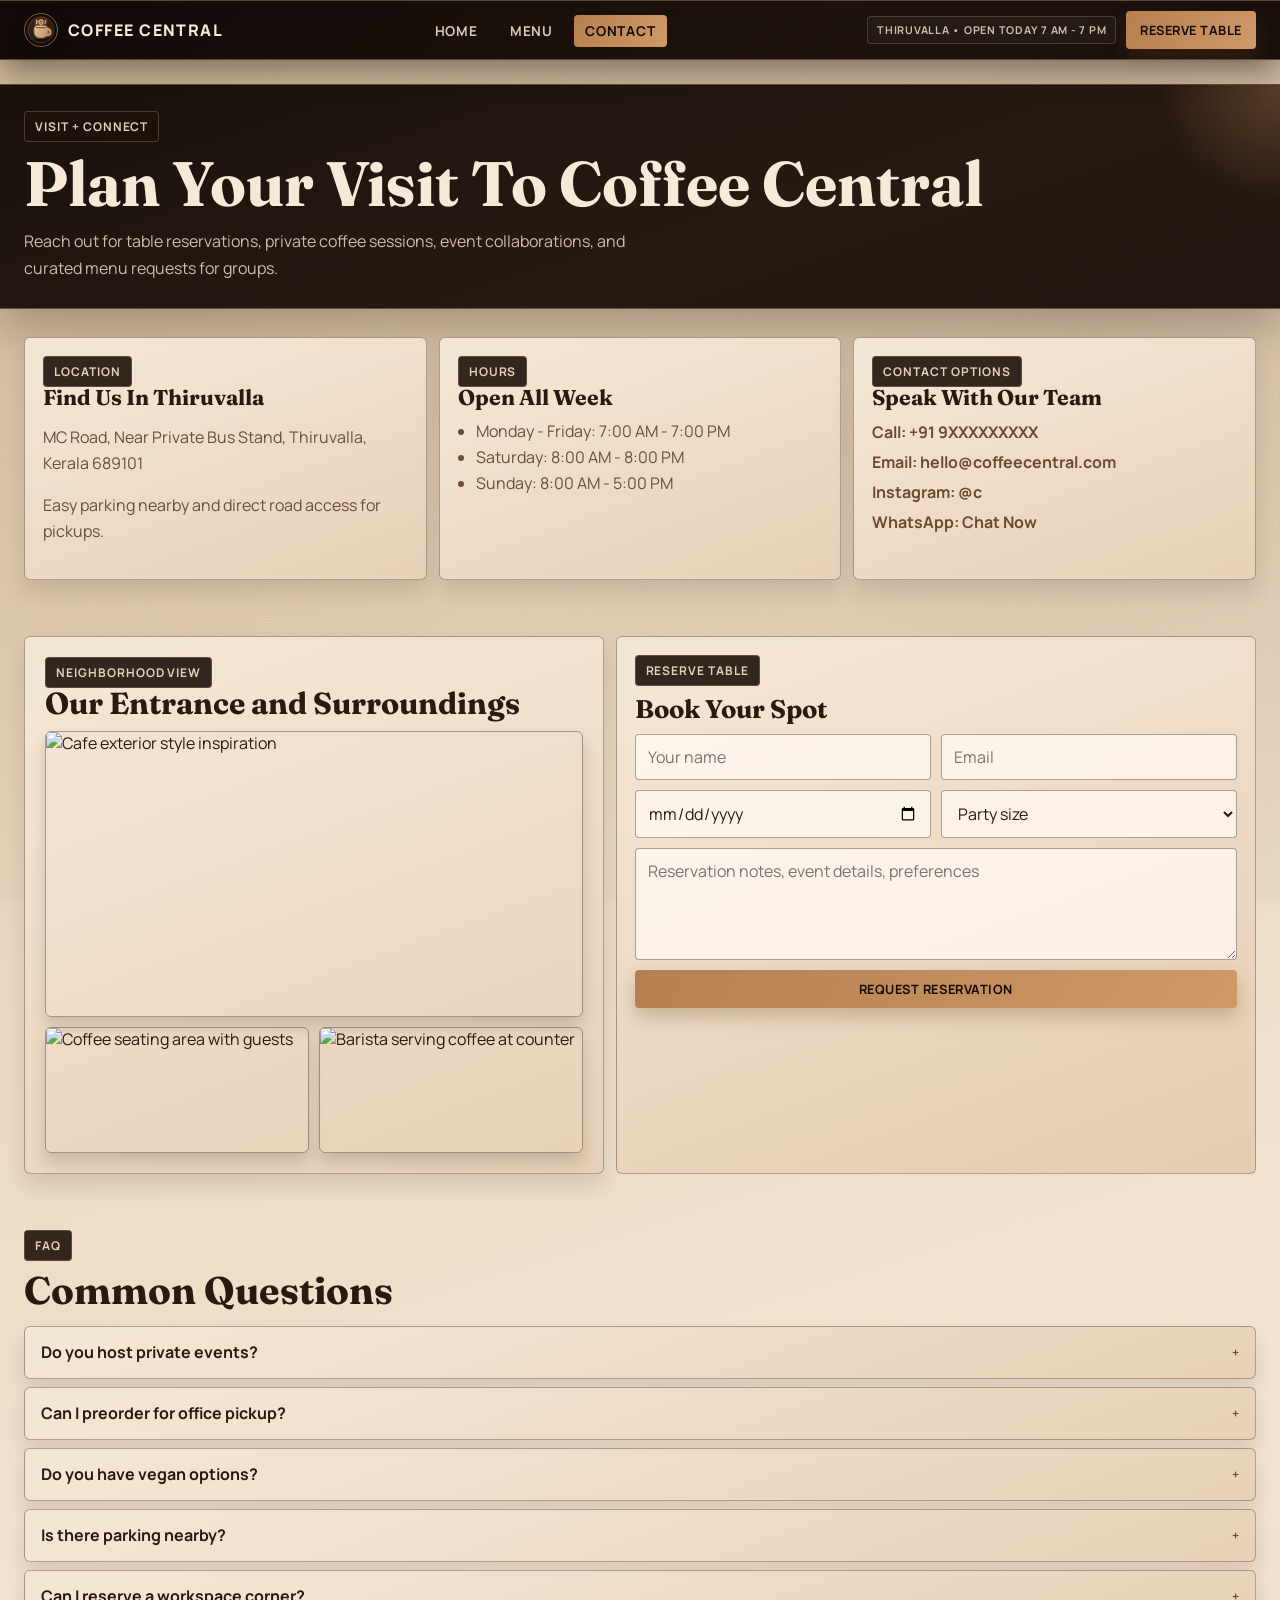
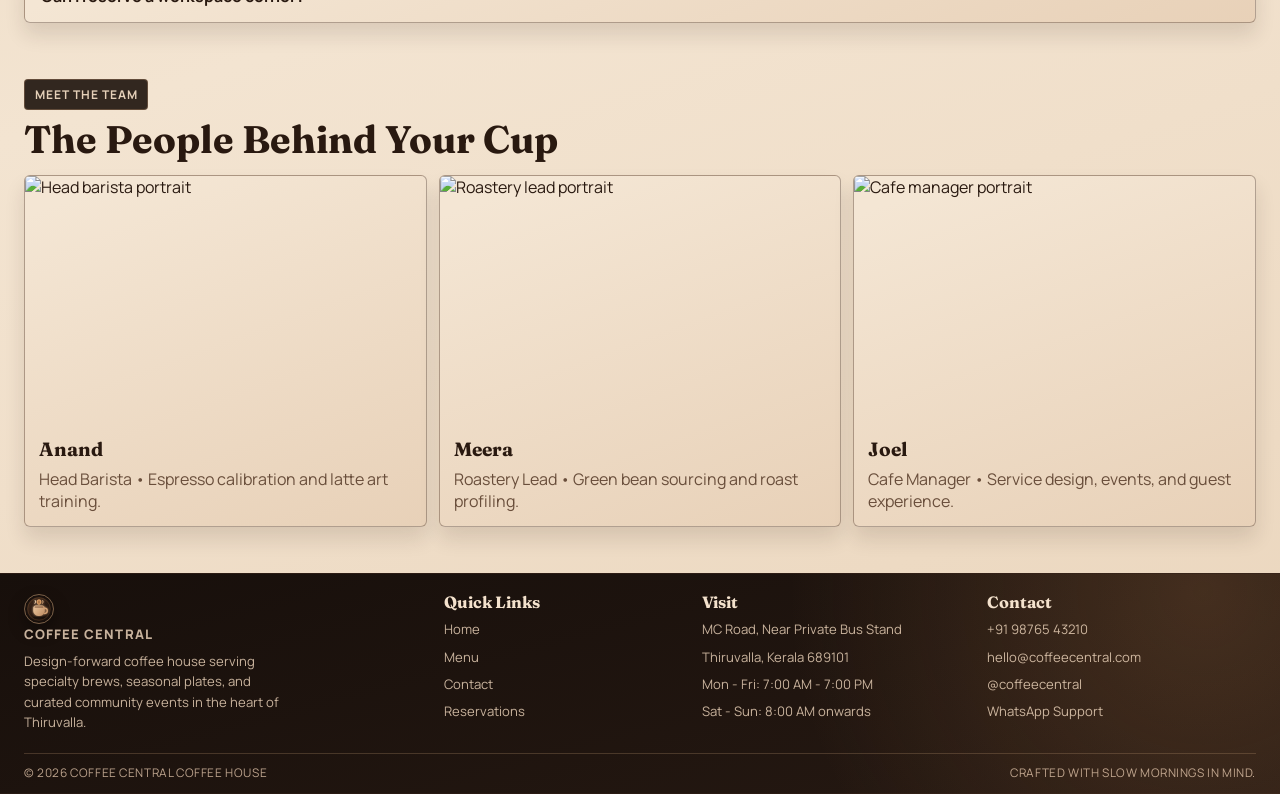
==== commit 06ade5fa: "Update contact.html" ====
--- a/contact.html
+++ b/contact.html
@@ -69,10 +69,10 @@
             <span class="kicker">Contact Options</span>
             <h3>Speak With Our Team</h3>
             <div class="contact-list">
-              <a href="tel:+919876543210">Call: +91 98765 43210</a>
+              <a href="tel:+919876543210">Call: +91 9XXXXXXXXX</a>
               <a href="mailto:hello@coffeecentral.com">Email: hello@coffeecentral.com</a>
-              <a href="https://instagram.com/coffeecentral" target="_blank" rel="noopener noreferrer">Instagram: @coffeecentral</a>
-              <a href="https://wa.me/919876543210" target="_blank" rel="noopener noreferrer">WhatsApp: Chat Now</a>
+              <a href="https://instagram.com/coffeecentral" target="_blank" rel="noopener noreferrer">Instagram: @c</a>
+              <a href="https://wa.me/919000000000" target="_blank" rel="noopener noreferrer">WhatsApp: Chat Now</a>
             </div>
           </article>
         </section>
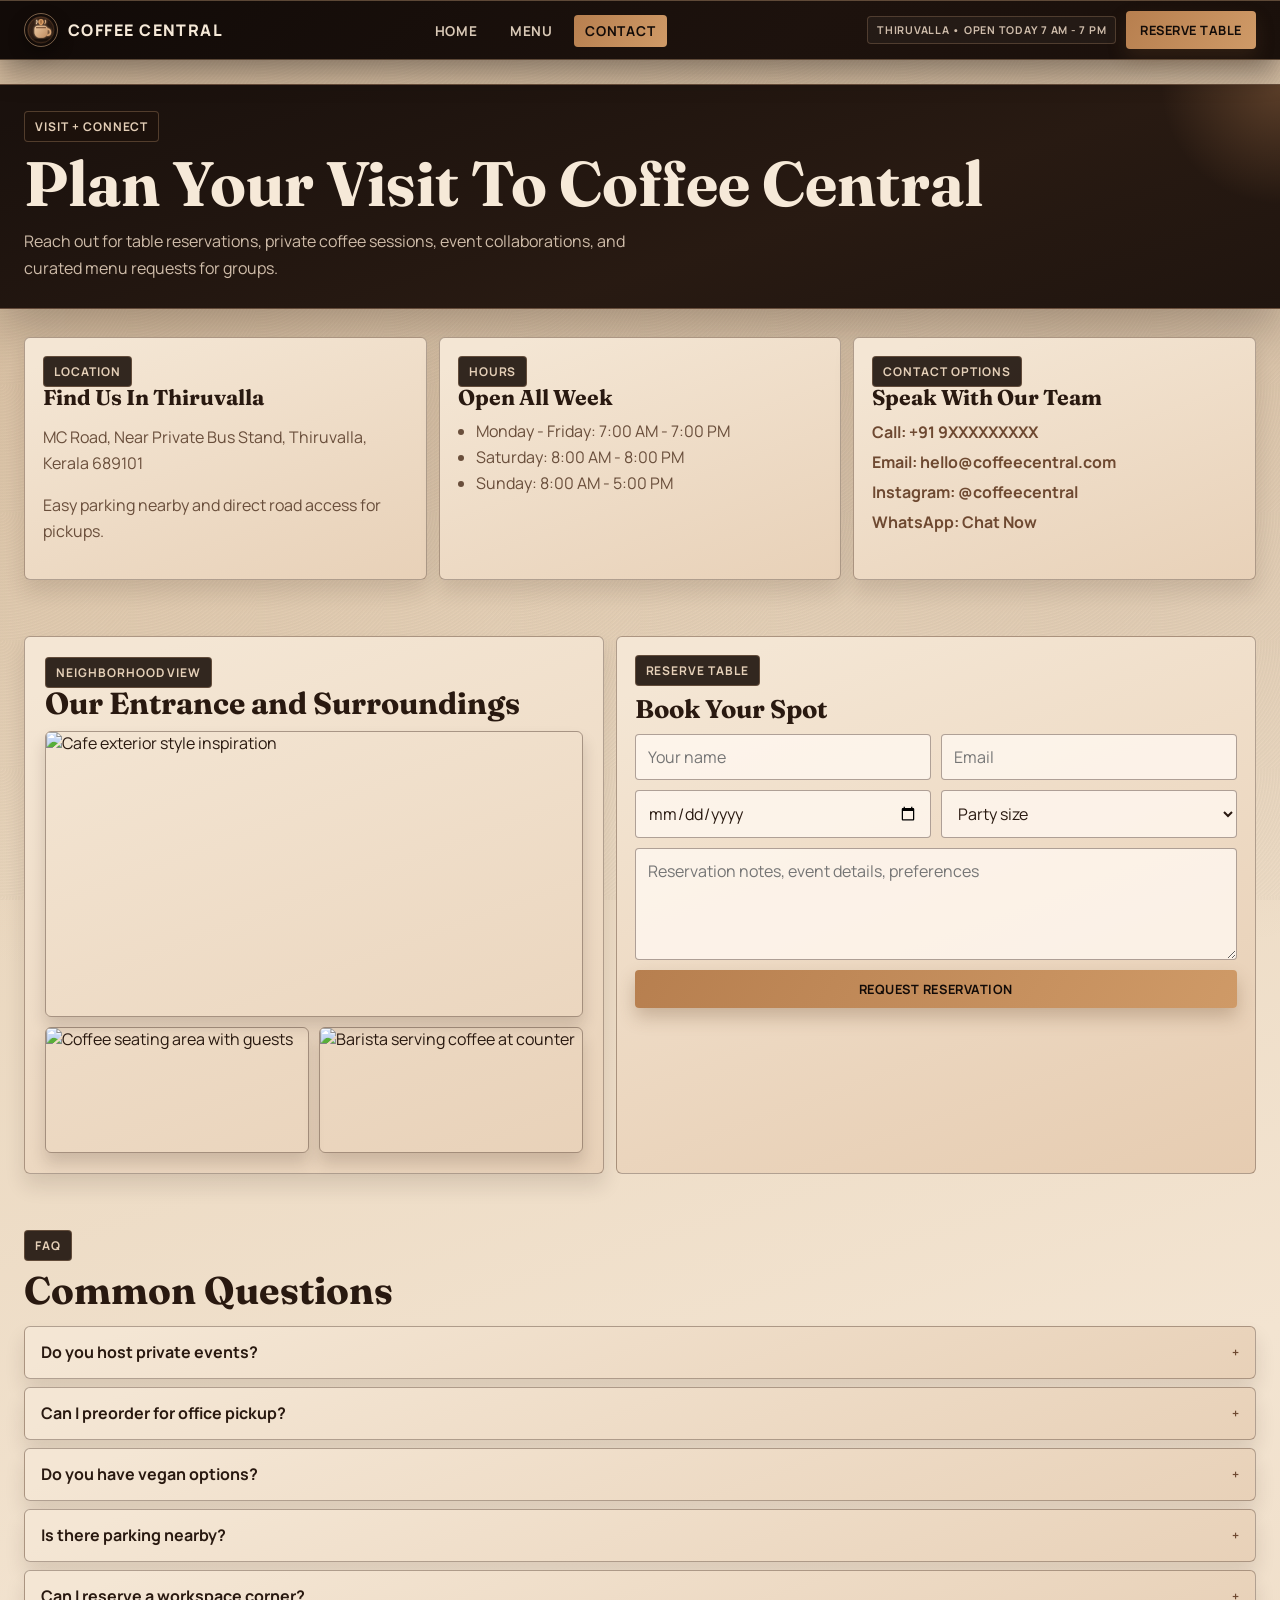
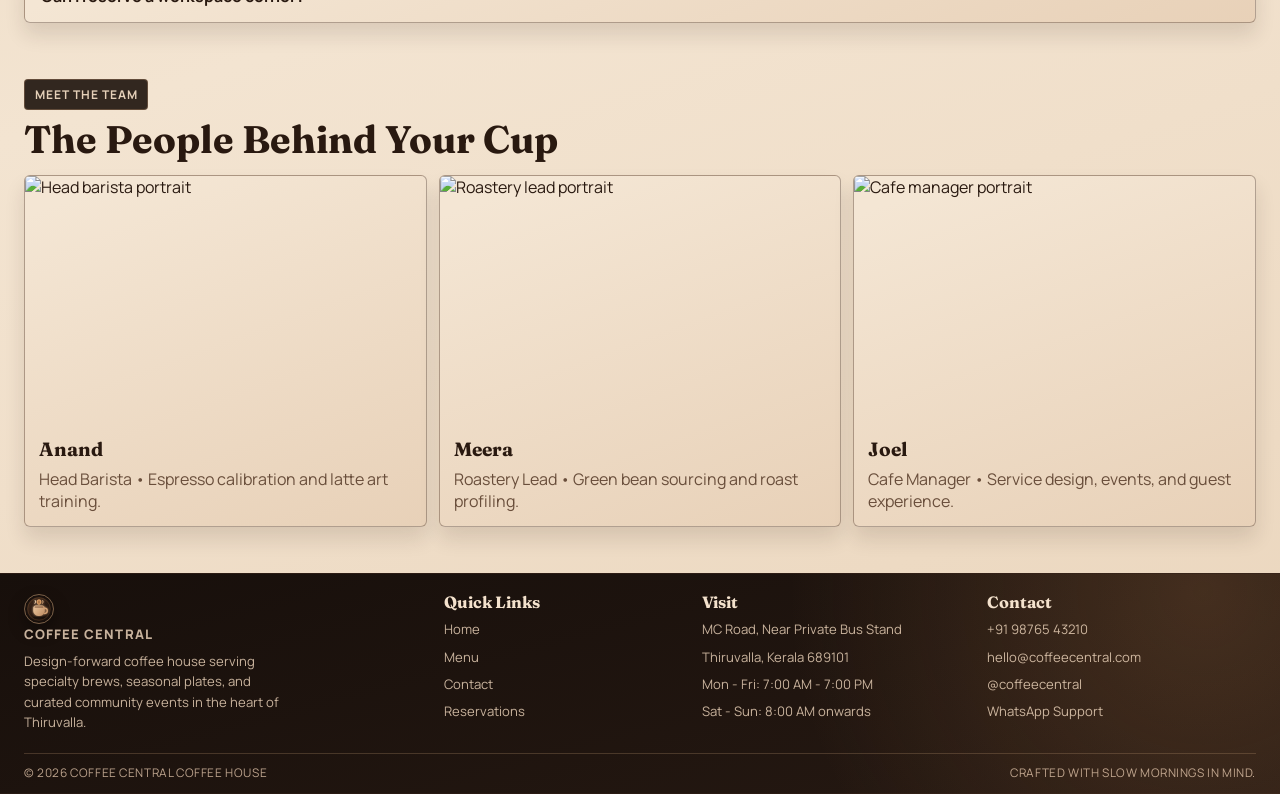
==== commit d15f12f1: "Update contact.html" ====
--- a/contact.html
+++ b/contact.html
@@ -71,7 +71,7 @@
             <div class="contact-list">
               <a href="tel:+919876543210">Call: +91 9XXXXXXXXX</a>
               <a href="mailto:hello@coffeecentral.com">Email: hello@coffeecentral.com</a>
-              <a href="https://instagram.com/coffeecentral" target="_blank" rel="noopener noreferrer">Instagram: @c</a>
+              <a href="https://instagram.com/" target="_blank" rel="noopener noreferrer">Instagram: @coffeecentral</a>
               <a href="https://wa.me/919000000000" target="_blank" rel="noopener noreferrer">WhatsApp: Chat Now</a>
             </div>
           </article>
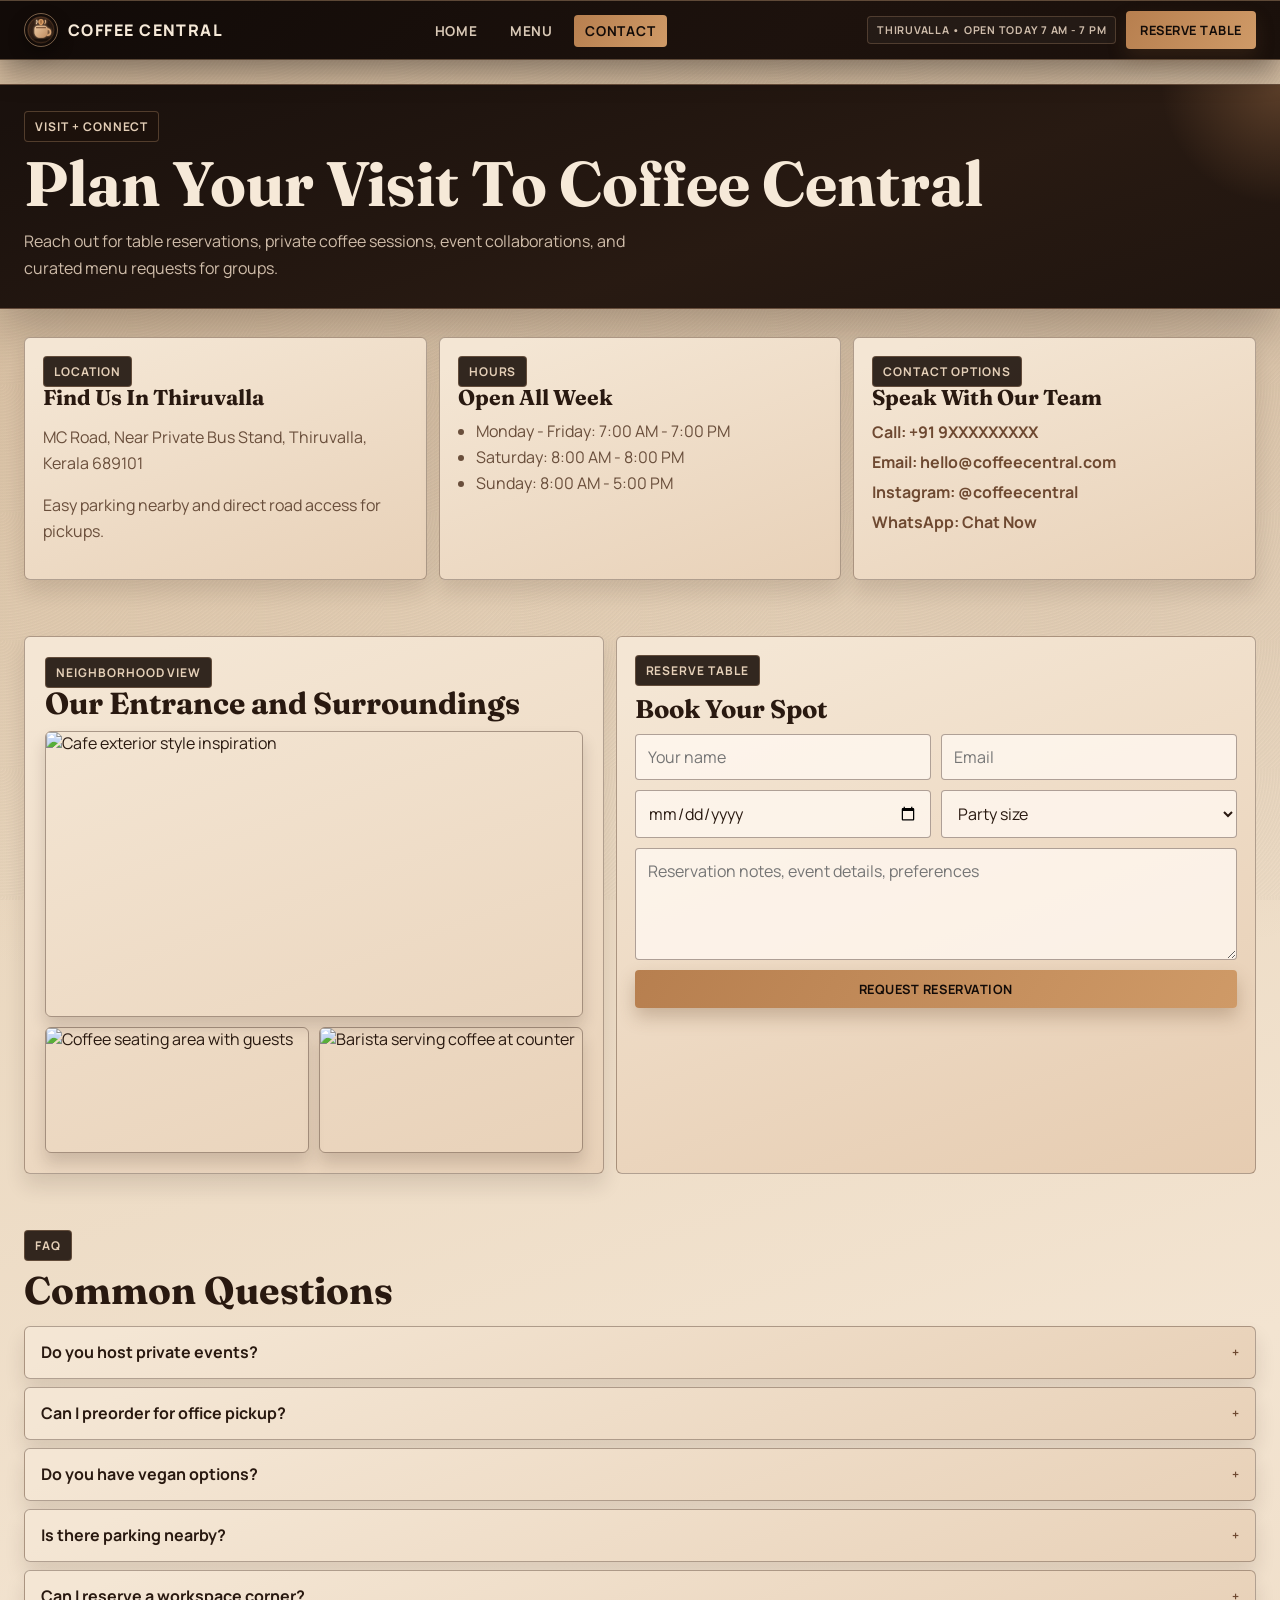
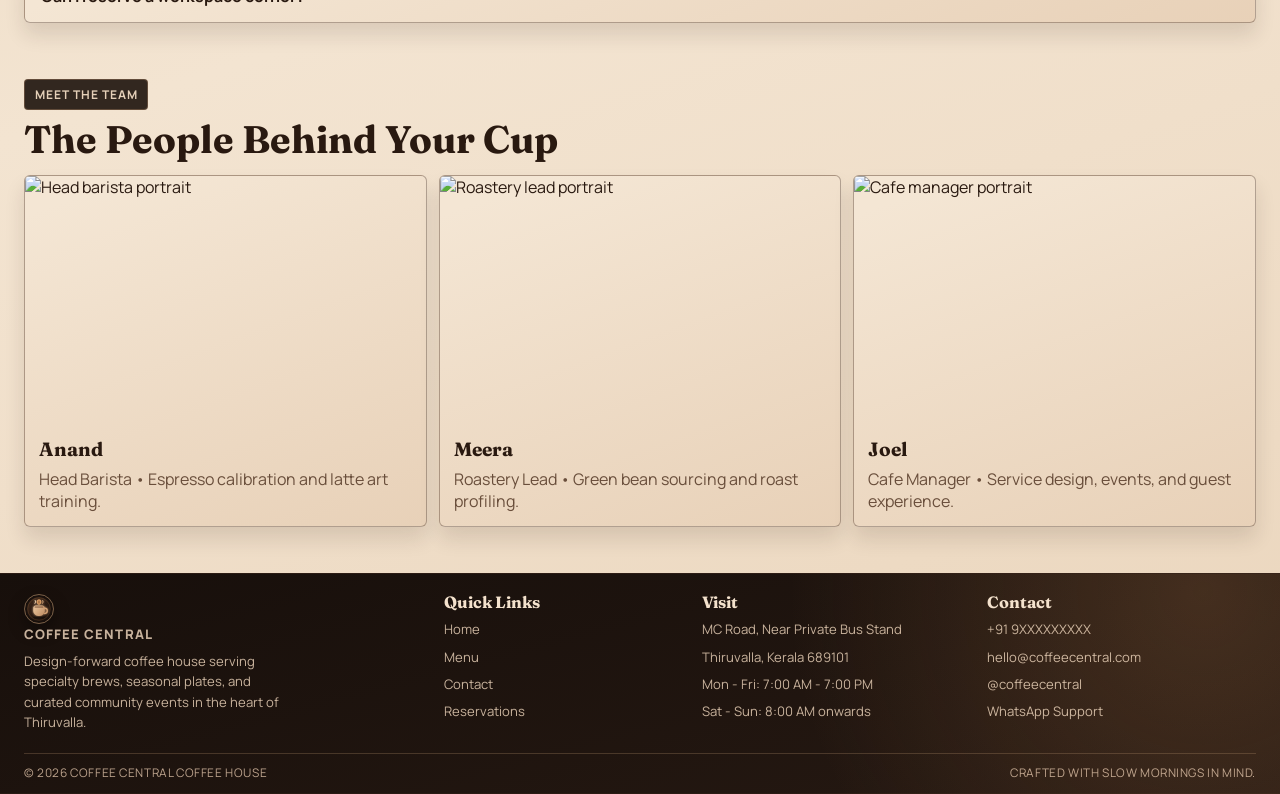
==== commit 94d96201: "Update contact.html" ====
--- a/contact.html
+++ b/contact.html
@@ -192,12 +192,12 @@
             <p>Mon - Fri: 7:00 AM - 7:00 PM</p>
             <p>Sat - Sun: 8:00 AM onwards</p>
           </div>
-          <div class="footer-col">
+ <div class="footer-col">
             <h4>Contact</h4>
-            <a href="tel:+919876543210">+91 98765 43210</a>
+            <a href="tel:+919876543210">+91 9XXXXXXXXX</a>
             <a href="mailto:hello@coffeecentral.com">hello@coffeecentral.com</a>
-            <a href="https://instagram.com/coffeecentral" target="_blank" rel="noopener noreferrer">@coffeecentral</a>
-            <a href="https://wa.me/919876543210" target="_blank" rel="noopener noreferrer">WhatsApp Support</a>
+            <a href="https://instagram.com/" target="_blank" rel="noopener noreferrer">@coffeecentral</a>
+            <a href="https://wa.me/919000000000" target="_blank" rel="noopener noreferrer">WhatsApp Support</a>
           </div>
         </div>
         <div class="footer-bottom">
